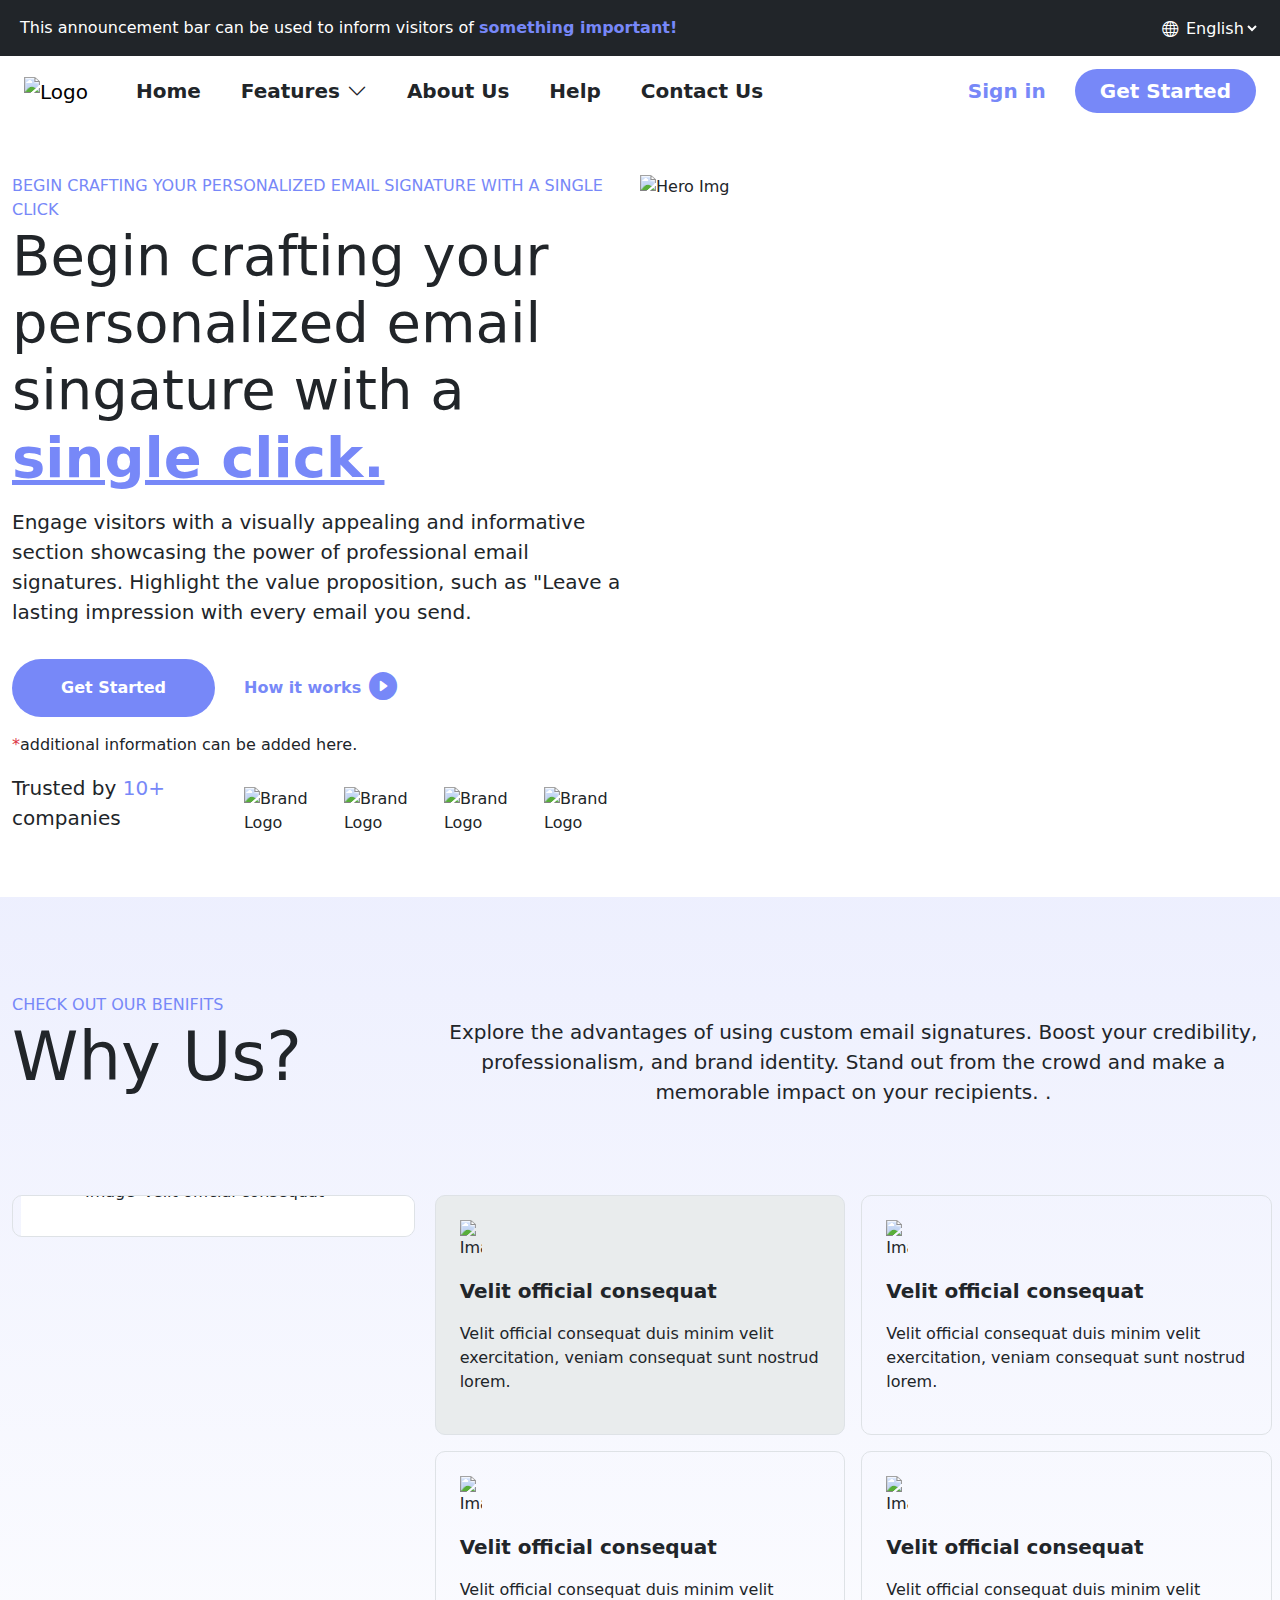
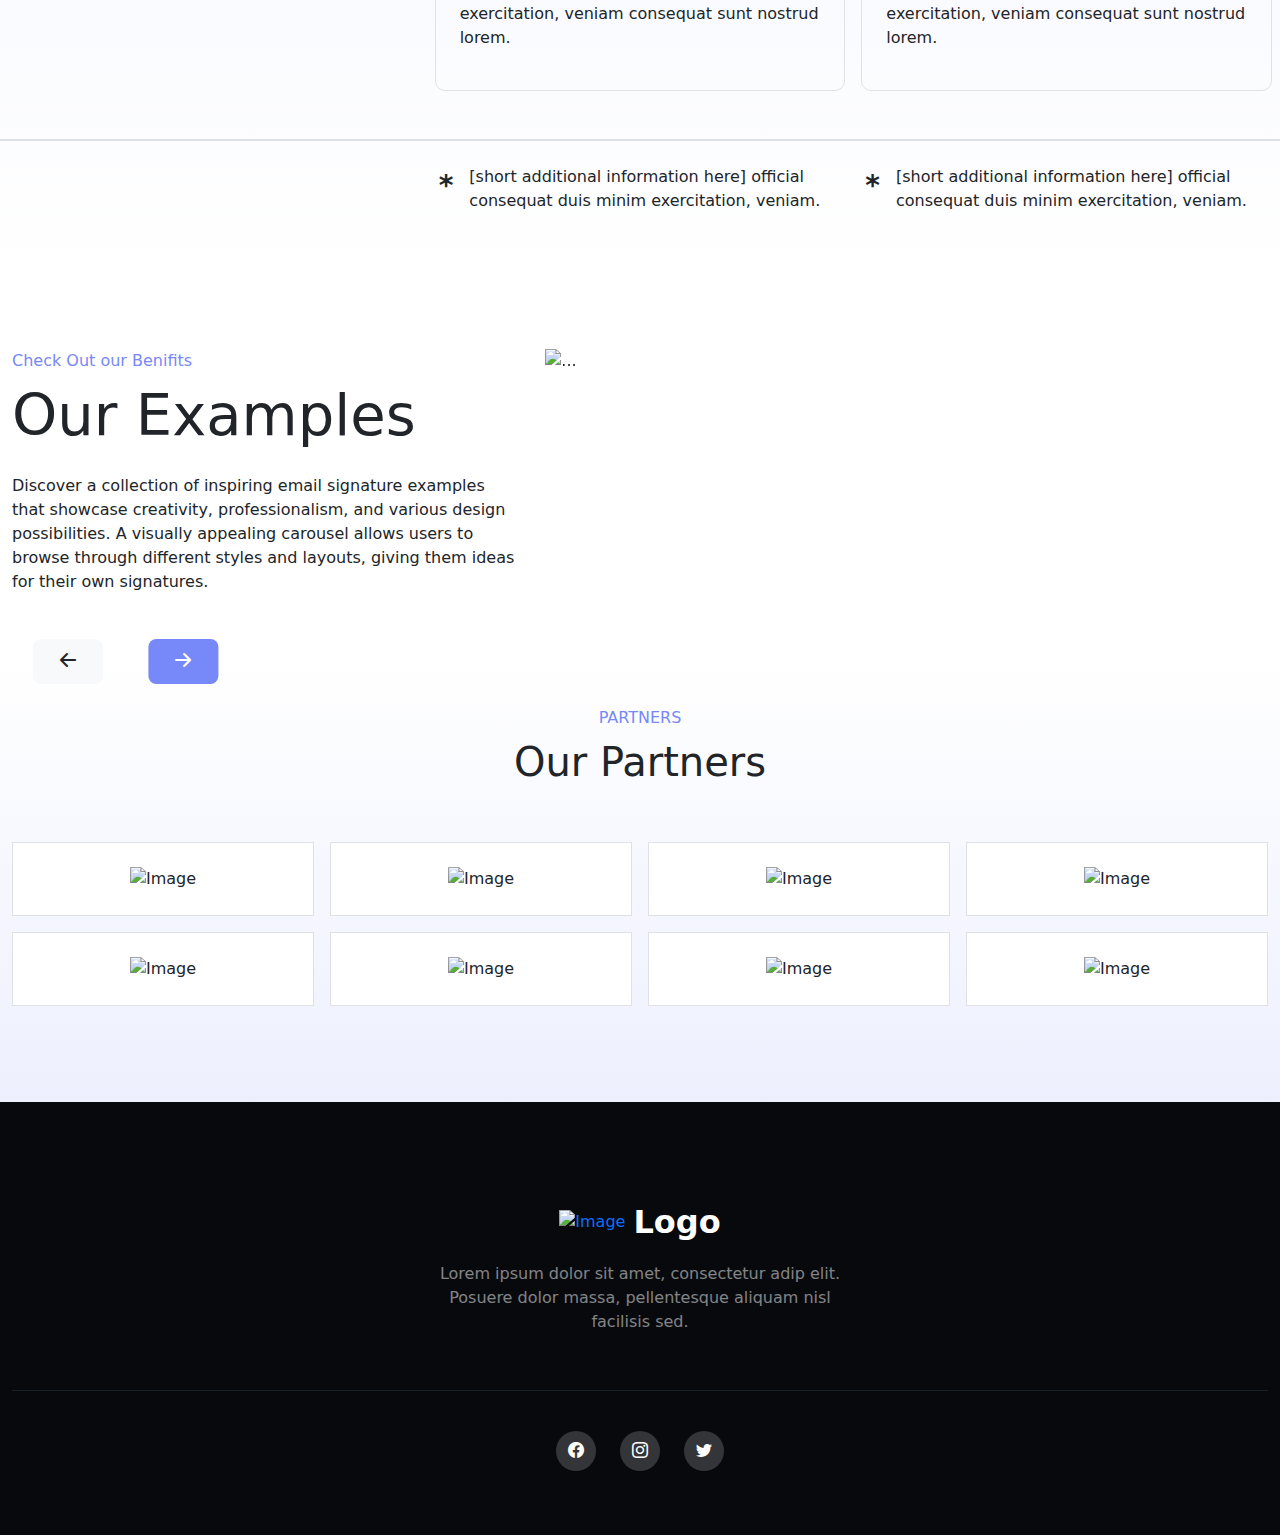
==== index.html @ daf7a83c "solved" ====
<!DOCTYPE html>
<html lang="en">
<head>
    <meta charset="UTF-8">
    <meta name="viewport" content="width=device-width, initial-scale=1.0">
    <title>Document</title>
    <link rel="shortcut icon" href="./assets/images/logo.svg" type="image/x-icon">
    <link href="https://cdn.jsdelivr.net/npm/bootstrap@5.0.2/dist/css/bootstrap.min.css" rel="stylesheet">
    <link rel="stylesheet" href="https://cdn.jsdelivr.net/npm/bootstrap-icons@1.10.5/font/bootstrap-icons.css">
    <style>
        .text-theme-primary{
            color: #7788F8 !important;
        }
        .bg-theme-primary{
            background: #7788F8 !important;
        }
        .h-text-theme-primary{
            transition: 0.3s ease-in-out !important;
        }
        .h-text-theme-primary:hover{
            color: #7788F8 !important;
        }
        .custom-h-dropdown{
            padding: 0 !important;
            border: 1px solid #ddd !important;
        }
        .custom-h-dropdown>li>a{
            line-height: 3 !important;
            padding: 0 20px !important;
            border-bottom: 1px solid #ddd !important;
            transition: 0.3s ease-in-out !important;
        }
        .custom-h-dropdown>li>a:hover{
            background: #7788F8 !important;
            color: white !important;
        }
        .cus-slider-btn-prev{
            transform: translate(-550px, 290px);
            height: 45px !important; padding: 10px !important;
            max-width: 70px; opacity: 100% !important;
        }
        .cus-slider-btn-next{
            transform: translate(-1120px, 290px); 
            height: 45px !important; padding: 10px !important;
            max-width: 70px; opacity: 100% !important;
        }
        @media(max-width: 1345px){
            .cus-slider-btn-prev{
                transform: translate(-40vw, 290px);
            }
            .cus-slider-btn-next{
                transform: translate(-82vw, 290px);
            }
        }
        @media(max-width: 1135px){
            .cus-slider-btn-next{
                transform: translate(-80vw, 290px);
            }
            .hero-title{
                font-size: 2.9rem !important;
            }
            .choose-us-title{
                font-size: 3.9rem !important;
            }
            .our-examples-title{
                font-size: 3.2rem !important;
            }
        }
        @media(max-width: 1020px){
            .cus-slider-btn-next{
                transform: translate(-78vw, 290px);
            }
            .hero-title{
                font-size: 2.5rem !important;
            }
            .choose-us-title{
                font-size: 3.5rem !important;
            }
            .our-examples-title{
                font-size: 2.8rem !important;
            }
        }
        @media(max-width: 930px){
            .cus-slider-btn-next{
                top: calc(100% + 20px);
                right: calc(50% - 70px);
                transform: translate(50%, 0);
            }
            .cus-slider-btn-prev{
                top: calc(100% + 20px);
                left: calc(50% - 70px);
                transform: translate(-50%, 0);
            }
            .choose-us-title{
                font-size: 3.2rem !important;
            }
        }
        @media(max-width: 767px){
            .choose-us-header{
                text-align: center;
            }
            .our-examples-header{
                text-align: center;
            }
            .our-examples-title{
                font-size: 2.6rem !important;
            }
            .choose-us-title{
                font-size: 3.0rem !important;
            }
        }
    </style>
</head>
<body>
    <!-- header section start -->
    <header class="bg-white d-flex flex-column w-100">
        <!-- header top start -->
        <div class="w-100 bg-dark px-2">
            <div class="container-xxl d-flex justify-content-between align-items-center">
                <p class="text-white fs-6 fw-normal mt-3">This announcement bar can be used to inform visitors of <span class="fw-bold text-theme-primary">something important!</span></p>

                <div class="d-flex align-items-center gap-1">
                    <i class="bi bi-globe text-white fs-6 mt-1"></i>
                    <select class="bg-dark text-white p-0 shadow-none border-0" aria-label="Default select example">
                        <option selected>English</option>
                        <option value="1">Bangla</option>
                        <option value="2">Hindi</option>
                        <option value="3">Arabic</option>
                    </select>
                </div>
            </div>
        </div>
        <!-- header top end -->

        <!-- header bottom start -->
        <div class="w-100 bg-white py-1">
            <div class="container-xxl">
                <nav class="navbar navbar-expand-lg navbar-light">
                    <div class="container-fluid gap-4">
                    <!-- site logo start -->
                      <a class="navbar-brand" href="./"><img src="./assets/images/logo.svg" alt="Logo"></a>
                    <!-- site logo end -->
                      <button class="navbar-toggler" type="button" data-bs-toggle="collapse" data-bs-target="#navbarSupportedContent" aria-controls="navbarSupportedContent" aria-expanded="false" aria-label="Toggle navigation">
                        <span class="navbar-toggler-icon"></span>
                      </button>
                      <div class="collapse navbar-collapse" id="navbarSupportedContent">
                        <!-- nav menu lists start -->
                        <ul class="navbar-nav me-auto mb-2 mb-lg-0 gap-4">
                          <li class="nav-item">
                            <a class="nav-link h-text-theme-primary fs-5 fw-bold text-dark" href="./">Home</a>
                          </li>
                          <!-- sub menu start -->
                          <li class="nav-item dropdown">
                            <a class="nav-link h-text-theme-primary fs-5 fw-bold text-dark" dropdown-toggle" href="#" id="navbarDropdown" role="button" data-bs-toggle="dropdown" aria-expanded="false">
                              Features <i class="bi bi-chevron-down"></i>
                            </a>
                            <ul class="dropdown-menu custom-h-dropdown" aria-labelledby="navbarDropdown">
                              <li><a class="dropdown-item" href="#">Action</a></li>
                              <li><a class="dropdown-item" href="#">Another action</a></li>
                              <li><a class="dropdown-item" href="#">Something else here</a></li>
                            </ul>
                          </li>
                          <!-- sub menu end -->
                          <li class="nav-item">
                            <a class="nav-link h-text-theme-primary fs-5 fw-bold text-dark" href="#">About Us</a>
                          </li>
                          <li class="nav-item">
                            <a class="nav-link h-text-theme-primary fs-5 fw-bold text-dark" href="#">Help</a>
                          </li>
                          <li class="nav-item">
                            <a class="nav-link h-text-theme-primary fs-5 fw-bold text-dark" href="#">Contact Us</a>
                          </li>
                        </ul>
                        <!-- nav menu lists end -->
                        <!-- sign-up/sign-in buttons start -->
                        <div class="d-flex gap-3">
                          <a href="#" class="fs-5 fw-bold text-theme-primary btn">Sign in</a>
                          <a href="#" class="btn px-4 fs-5 fw-bold bg-theme-primary rounded-pill text-white">Get Started</a>
                        </div>
                        <!-- sign-up/sign-in buttons end -->
                      </div>
                    </div>
                  </nav>
            </div>
        </div>
        <!-- header bottom end -->
    </header>
    <!-- header section end -->

    <!-- hero section start -->
    <section class="bg-white pt-5">
        <div class="container-xxl">
            <div class="row">
                <!-- hero left side start -->
                <div class="col-xxl-6 col-xl-6 col-lg-6 col-md-12 col-sm-12 pb-5">
                    <span class="fs-6 fw-normal text-theme-primary text-uppercase">begin crafting your personalized email signature with a single click</span>
                    <h1 class="fw-normal text-dark hero-title" style="font-size: 3.5rem;">Begin crafting your personalized email singature with a <span class="text-decoration-underline text-theme-primary fw-bold">single click.</span></h1>
                    <p class="fs-5 text-dark fw-normal py-2">Engage visitors with a visually appealing and informative section showcasing the power of professional email signatures. Highlight the value proposition, such as "Leave a lasting impression with every email you send.</p>
                    <div class="d-flex gap-3 align-items-center mt-4">
                        <a href="#" class="btn px-5 py-3 fs-6 fw-bold bg-theme-primary rounded-pill text-white">Get Started</a>
                        <a href="#" class="fs-6 fw-bold text-theme-primary btn d-flex align-items-center gap-2">How it works <i class="bi bi-play-circle-fill fs-3"></i></a>
                    </div>
                    <p class="text-dark fs-6 fw-normal mt-3"><span class="text-danger">*</span>additional information can be added here.</p>

                    <div class="w-100 d-flex justify-content-between align-items-center gap-3">
                        <p class="text-dark fs-5 fw-normal">Trusted by <span class="text-theme-primary">10+</span> companies</p>

                        <div class="d-flex gap-3 align-items-center">
                            <img src="./assets/images/tc.svg" alt="Brand Logo">
                            <img src="./assets/images/wsj.svg" alt="Brand Logo">
                            <img src="./assets/images/ft.svg" alt="Brand Logo">
                            <img src="./assets/images/cnbc.svg" alt="Brand Logo">
                        </div>
                    </div>
                </div>
                <!-- hero left side end -->
                <div class="col-xxl-6 col-xl-6 col-lg-6 col-md-12 col-sm-12 p-0">
                    <img src="./assets/images/hero-img.svg" alt="Hero Img" style="width: 100%; height: 100%;">
                </div>
                <!-- hero right start -->
                
                <!-- hero right end -->
            </div>
        </div>
    </section>
    <!-- hero section end -->

    <!-- why choose us section start -->
    <section class="py-5" style="background: linear-gradient(180deg, rgba(81, 103, 246, 0.10) 0%, rgba(81, 103, 246, 0.00) 100%);">
        <div class="container-xxl mt-5">
            <!-- section header start -->
            <div class="row">
                <div class="col-xxl-4 col-xl-4 col-lg-4 col-md-4 col-sm-12 d-flex flex-column choose-us-header">
                    <span class="text-theme-primary fs-6 fw-normal text-uppercase">check out our benifits</span>
                    <h2 class="text-dark choose-us-title" style="font-size: 4.2rem;">Why Us?</h2>
                </div>
                <p class="mt-4 col-xxl-8 col-xl-8 col-lg-8 col-md-8 col-sm-12 text-center fs-5 text-dark">Explore the advantages of using custom email signatures. Boost your credibility, professionalism, and brand identity. Stand out from the crowd and make a memorable impact on your recipients. .</p>
            </div>
            <!-- section header end -->

            <!-- section body start -->
            <div class="row border-bottom border-2 mt-5 pb-5">
                <!-- left col start -->
                <div class="col-xxl-4 col-xl-4 col-lg-4 col-md-6 col-sm-12 mt-4">
                    <div class="w-100 position-relative col-12 border border-1 p-2 overflow-hidden" style="border-radius: 10px !important;">
                        <img src="./assets/images/choose-col-1.png" alt="Image" style="width: 100%;">
                        <div class="position-absolute w-100 bg-white bottom-0 left-0 py-3 px-3">
                            <ul class="d-flex flex-column gap-3">
                                <li class="d-flex gap-2 align-items-center text-dark fs-6">
                                    <img src="./assets/images/track_changes.svg" alt="Image">
                                    Velit official consequat
                                </li>
                                <li class="d-flex gap-2 align-items-center text-dark fs-6">
                                    <img src="./assets/images/today.svg" alt="Image">
                                    Velit official consequat
                                </li>
                                <li class="d-flex gap-2 align-items-center text-dark fs-6">
                                    <img src="./assets/images/insights.svg" alt="Image">
                                    Velit official consequat
                                </li>
                            </ul>
                        </div>
                    </div>
                </div>
                <!-- left col end -->
                <!-- middle col start -->
                <div class="col-xxl-4 col-xl-4 col-lg-4 col-md-6 col-sm-12 col-12 mt-4">
                    <div class="row px-2">
                        <div class="col-12 p-4 d-flex flex-column gap-3 border border-1" style="border-radius: 10px !important; background: #E9ECED;">
                            <img src="./assets/images/track_changes.svg" alt="Image" style="width: 22px;">
                            <span class="fs-5 fw-bold text-dark">Velit official consequat</span>
                            <p class="text-dark fs-6">Velit official consequat duis minim velit exercitation, veniam consequat sunt nostrud lorem.</p>
                        </div>
                        <div class="col-12 p-4 d-flex flex-column mt-3 gap-3 border border-1" style="border-radius: 10px !important;">
                            <img src="./assets/images/track_changes.svg" alt="Image" style="width: 22px;">
                            <span class="fs-5 fw-bold text-dark">Velit official consequat</span>
                            <p class="text-dark fs-6">Velit official consequat duis minim velit exercitation, veniam consequat sunt nostrud lorem.</p>
                        </div>
                    </div>
                </div>
                <!-- middle col end -->
                <!-- right col start -->
                <div class="col-xxl-4 col-xl-4 col-lg-4 col-md-6 col-sm-12 col-12 mt-4">
                    <div class="row px-2">
                        <div class="col-12 p-4 d-flex flex-column gap-3 border border-1" style="border-radius: 10px !important;">
                            <img src="./assets/images/track_changes.svg" alt="Image" style="width: 22px;">
                            <span class="fs-5 fw-bold text-dark">Velit official consequat</span>
                            <p class="text-dark fs-6">Velit official consequat duis minim velit exercitation, veniam consequat sunt nostrud lorem.</p>
                        </div>
                        <div class="col-12 p-4 d-flex flex-column mt-3 gap-3 border border-1" style="border-radius: 10px !important;">
                            <img src="./assets/images/track_changes.svg" alt="Image" style="width: 22px;">
                            <span class="fs-5 fw-bold text-dark">Velit official consequat</span>
                            <p class="text-dark fs-6">Velit official consequat duis minim velit exercitation, veniam consequat sunt nostrud lorem.</p>
                        </div>
                    </div>
                </div>
                <!-- right col end -->
            </div>
            <!-- section body end -->
            <!-- section footer start -->
            <div class="row d-flex justify-content-end mt-3">
                <div class="col-xxl-4 col-xl-4 col-lg-4 col-md-6 col-sm-6 col-12 mt-2">
                    <p class="fs-6 text-dark d-flex gap-3"><span class="fs-3 fw-bold">*</span> [short additional information here] official consequat duis minim exercitation, veniam. </p>
                </div>
                <div class="col-xxl-4 col-xl-4 col-lg-4 col-md-6 col-sm-6 col-12 mt-2">
                    <p class="fs-6 text-dark d-flex gap-3"><span class="fs-3 fw-bold">*</span> [short additional information here] official consequat duis minim exercitation, veniam. </p>
                </div>
            </div>
            <!-- section footer end -->
        </div>
    </section>
    <!-- why choose us section end -->

    <!-- our examples section start -->
    <section class="py-5">
        <div class="container-xxl">
            <div class="row">
                <div class="col-xxl-5 col-xl-5 col-lg-5 col-md-5 col-sm-12 col-12 mt-4 our-examples-header">
                    <span class="text-theme-primary fs-6">Check Out our Benifits</span>
                    <h2 class="text-dark mt-2 our-examples-title" style="font-size: 3.6rem;">Our Examples</h2>
                    <p class="text-dark fs-6 mt-4">Discover a collection of inspiring email signature examples that showcase creativity, professionalism, and various design possibilities. A visually appealing carousel allows users to browse through different styles and layouts, giving them ideas for their own signatures.</p>
                </div>
                
                
                <div class="col-xxl-7 col-xl-7 col-lg-7 col-md-7 col-sm-12 col-12 mt-4 pb-5">
                    <div id="carouselExampleControls" class="carousel slide" data-bs-ride="carousel">
                        <div class="carousel-inner">
                            <div class="carousel-item active">
                                <img src="./assets/images/card-1.jpg" class="d-block w-100" alt="..."  style="max-height: 380px;">
                            </div>
                            <div class="carousel-item">
                                <img src="./assets/images/card-2.png" class="d-block w-100" alt="..."  style="max-height: 380px;">
                            </div>
                            <div class="carousel-item">
                                <img src="./assets/images/card-3.jpg" class="d-block w-100" alt="..."  style="max-height: 380px;">
                            </div>
                        </div>
                        <button class="carousel-control-prev p-5 bg-light rounded-3 cus-slider-btn-prev" type="button" data-bs-target="#carouselExampleControls" data-bs-slide="prev">
                            <i class="bi bi-arrow-left-short fs-2 text-dark"></i>
                            <span class="visually-hidden">Previous</span>
                        </button>
                        <button class="carousel-control-next p-5 bg-theme-primary rounded-3 cus-slider-btn-next" type="button" data-bs-target="#carouselExampleControls" data-bs-slide="next">
                            <i class="bi bi-arrow-right-short fs-2 text-white"></i>
                            <span class="visually-hidden">Next</span>
                        </button>
                    </div>
                </div>
            </div>
        </div>
    </section>
    <!-- our examples section end -->

    <!-- partners section start -->
    <section class="py-5" style="background: linear-gradient(0deg, rgba(81, 103, 246, 0.10) 0%, rgba(81, 103, 246, 0.00) 100%);">
        <div class="container-xxl pb-5">
            <div class="w-100 d-flex flex-column align-items-center gap-2">
                <span class="text-theme-primary fs-6 text-uppercase">partners</span>
                <h2 class="fs-1 text-dark">Our Partners</h2>
            </div>
            <div class="w-100 d-flex justify-content-center gap-3 flex-wrap mt-5">
                <div class="border border-1 bg-white py-4 px-3 d-flex justify-content-center align-items-center" style="flex-basis: calc(25% - 1rem); min-width: 170px; flex-grow: 1;">
                    <img src="./assets/images/partner-1.png" alt="Image">
                </div>
                <div class="border border-1 bg-white py-4 px-3 d-flex justify-content-center align-items-center" style="flex-basis: calc(25% - 1rem); min-width: 170px; flex-grow: 1;">
                    <img src="./assets/images/partner-2.png" alt="Image">
                </div>
                <div class="border border-1 bg-white py-4 px-3 d-flex justify-content-center align-items-center" style="flex-basis: calc(25% - 1rem); min-width: 170px; flex-grow: 1;">
                    <img src="./assets/images/partner-3.png" alt="Image">
                </div>
                <div class="border border-1 bg-white py-4 px-3 d-flex justify-content-center align-items-center" style="flex-basis: calc(25% - 1rem); min-width: 170px; flex-grow: 1;">
                    <img src="./assets/images/partner-4.png" alt="Image">
                </div>
                <div class="border border-1 bg-white py-4 px-3 d-flex justify-content-center align-items-center" style="flex-basis: calc(25% - 1rem); min-width: 170px; flex-grow: 1;">
                    <img src="./assets/images/partner-5.png" alt="Image">
                </div>
                <div class="border border-1 bg-white py-4 px-3 d-flex justify-content-center align-items-center" style="flex-basis: calc(25% - 1rem); min-width: 170px; flex-grow: 1;">
                    <img src="./assets/images/partner-6.png" alt="Image">
                </div>
                <div class="border border-1 bg-white py-4 px-3 d-flex justify-content-center align-items-center" style="flex-basis: calc(25% - 1rem); min-width: 170px; flex-grow: 1;">
                    <img src="./assets/images/partner-3.png" alt="Image">
                </div>
                <div class="border border-1 bg-white py-4 px-3 d-flex justify-content-center align-items-center" style="flex-basis: calc(25% - 1rem); min-width: 170px; flex-grow: 1;">
                    <img src="./assets/images/partner-1.png" alt="Image">
                </div>
            </div>
        </div>
    </section>
    <!-- partners section end -->

    <!-- footer section start -->
    <footer class="pt-5 pb-3" style="background: #07090D;">
        <div class="container-xxl my-5">
            <div class="w-100 d-flex flex-column align-items-center text-center gap-3">
                <a href="./" class="text-decoration-none d-flex gap-2 align-items-center"><img src="./assets/images/logo.svg" alt="Image"> <span class="fs-2 fw-bold text-white">Logo</span></a>
                <p class="text-white-50 fs-6" style="max-width: 430px;">Lorem ipsum dolor sit amet, consectetur adip elit.
                    Posuere dolor massa, pellentesque aliquam nisl facilisis sed.</p>
                <div class="w-100 my-4" style="height: 1px; background: #1B212C;"></div>
                <div class="w-100 d-flex gap-4 align-items-center justify-content-center">
                    <a href="#" class="fs-6 text-white rounded-circle d-flex justify-content-center align-items-center" style="background: #ffffff2e; width: 40px; height: 40px;"><i class="bi bi-facebook"></i></a>
                    <a href="#" class="fs-6 text-white rounded-circle d-flex justify-content-center align-items-center" style="background: #ffffff2e; width: 40px; height: 40px;"><i class="bi bi-instagram"></i></a>
                    <a href="#" class="fs-6 text-white rounded-circle d-flex justify-content-center align-items-center" style="background: #ffffff2e; width: 40px; height: 40px;"><i class="bi bi-twitter"></i></a>
                </div>
            </div>
        </div>
    </footer>
    <!-- footer section end -->
    <script src="https://cdn.jsdelivr.net/npm/bootstrap@5.0.2/dist/js/bootstrap.bundle.min.js"></script>
</body>
</html>
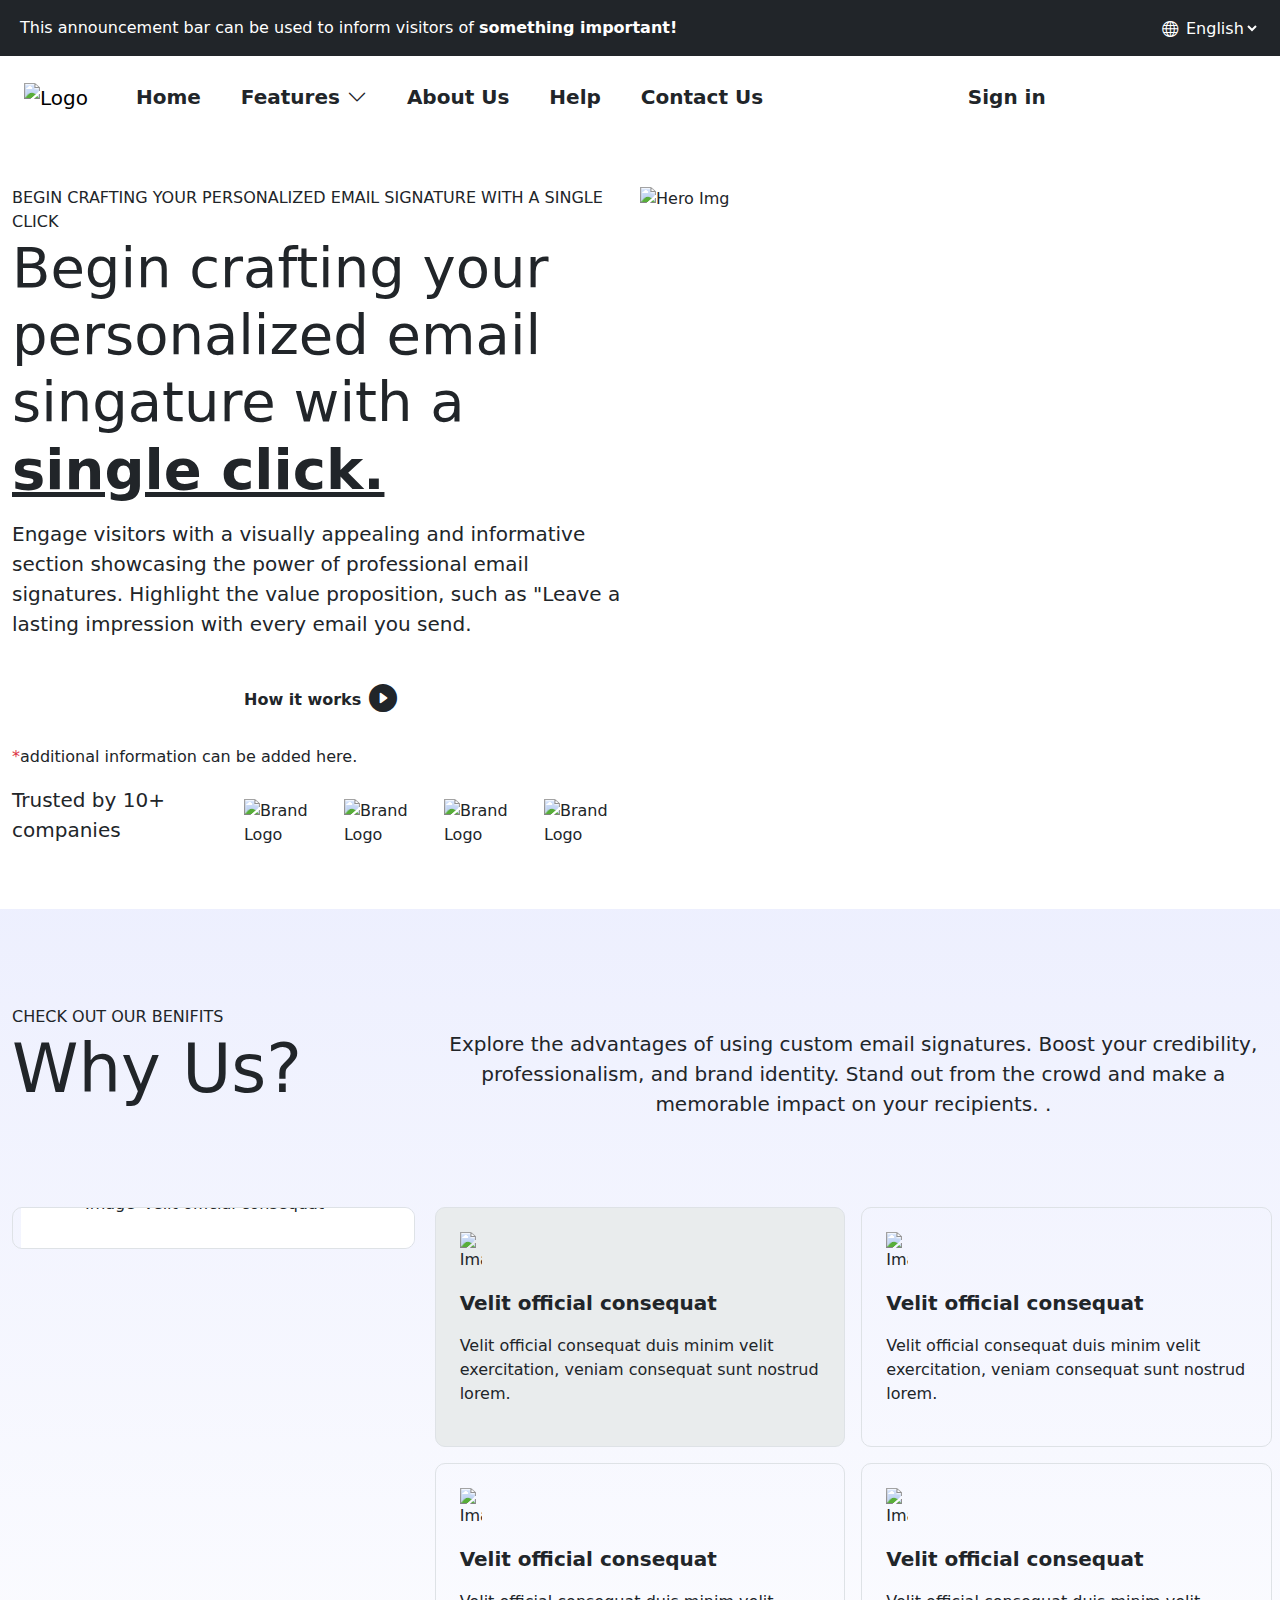
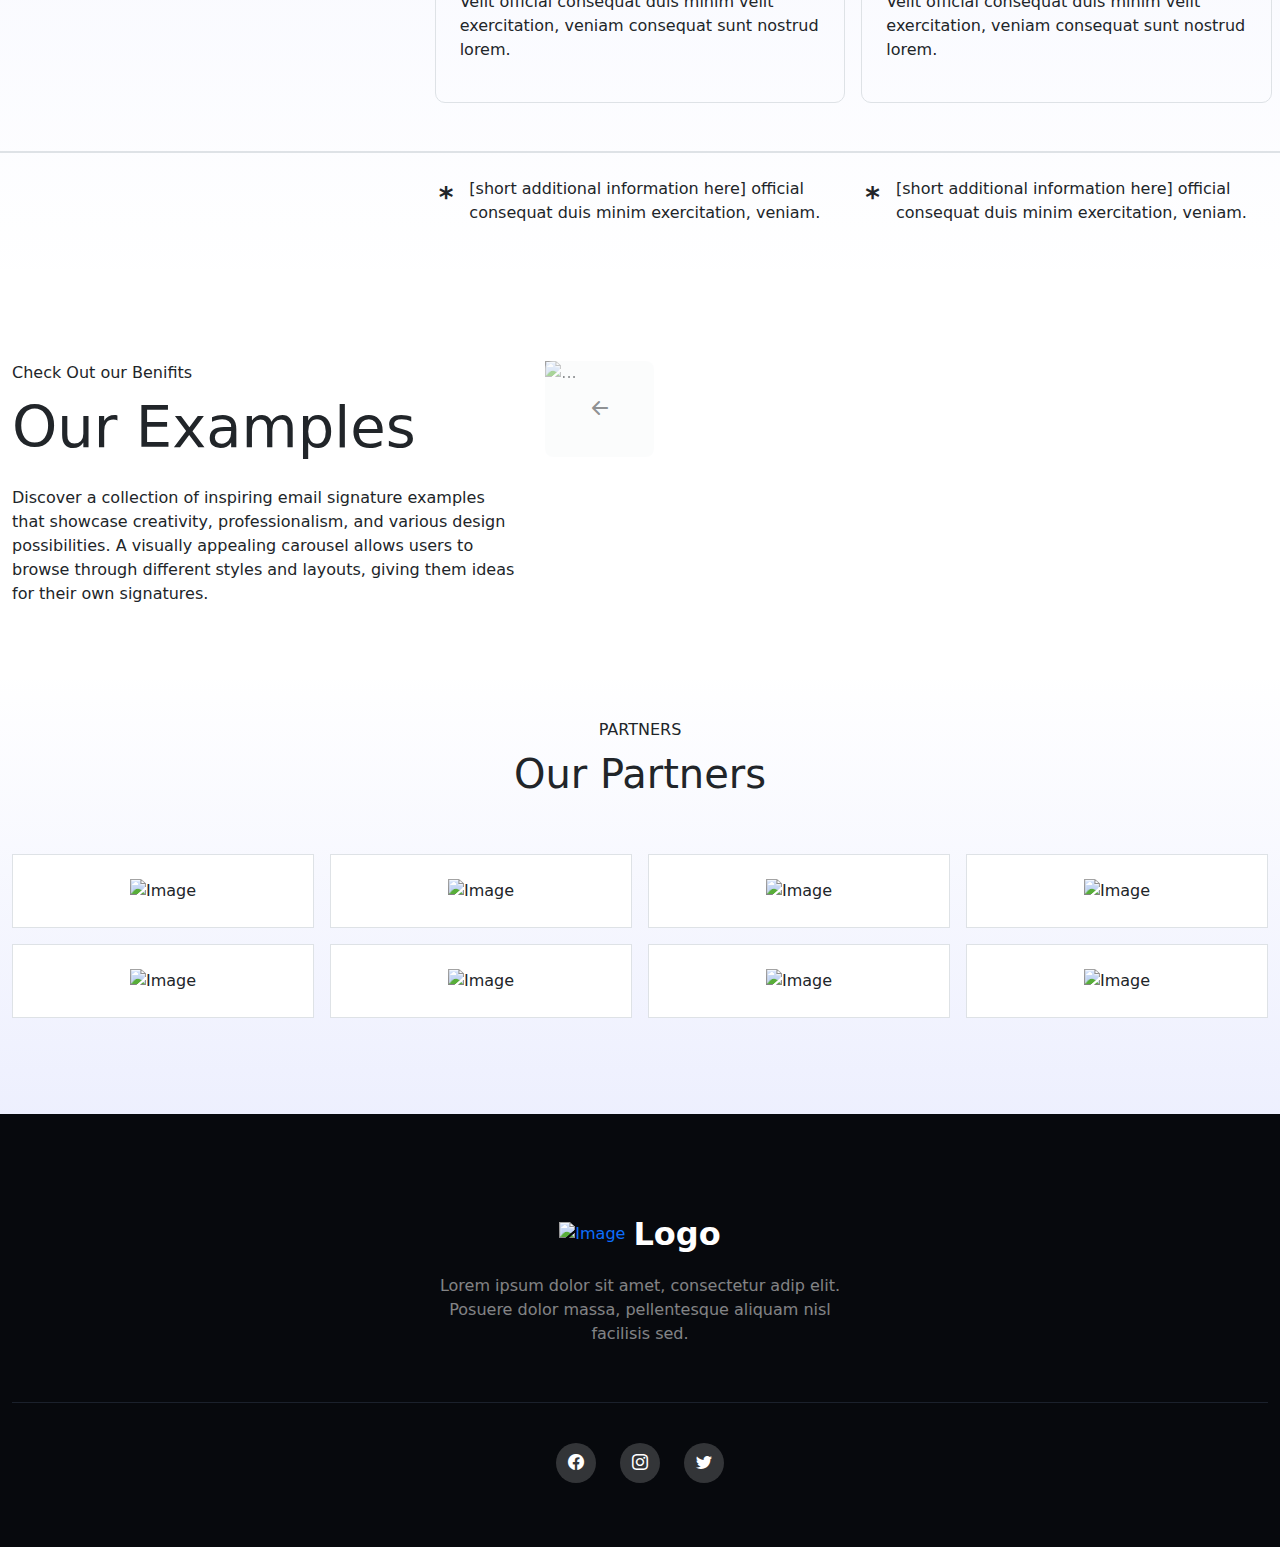
==== commit d2568b08: "fsdf" ====
--- a/index.html
+++ b/index.html
@@ -7,107 +7,13 @@
     <link rel="shortcut icon" href="./assets/images/logo.svg" type="image/x-icon">
     <link href="https://cdn.jsdelivr.net/npm/bootstrap@5.0.2/dist/css/bootstrap.min.css" rel="stylesheet">
     <link rel="stylesheet" href="https://cdn.jsdelivr.net/npm/bootstrap-icons@1.10.5/font/bootstrap-icons.css">
+    <link rel="stylesheet" href="./assets/css/home-page.css">
     <style>
-        .text-theme-primary{
-            color: #7788F8 !important;
+        .f-social-icon > a{
+            transition: 0.3s ease-in-out;
         }
-        .bg-theme-primary{
+        .f-social-icon > a:hover{
             background: #7788F8 !important;
-        }
-        .h-text-theme-primary{
-            transition: 0.3s ease-in-out !important;
-        }
-        .h-text-theme-primary:hover{
-            color: #7788F8 !important;
-        }
-        .custom-h-dropdown{
-            padding: 0 !important;
-            border: 1px solid #ddd !important;
-        }
-        .custom-h-dropdown>li>a{
-            line-height: 3 !important;
-            padding: 0 20px !important;
-            border-bottom: 1px solid #ddd !important;
-            transition: 0.3s ease-in-out !important;
-        }
-        .custom-h-dropdown>li>a:hover{
-            background: #7788F8 !important;
-            color: white !important;
-        }
-        .cus-slider-btn-prev{
-            transform: translate(-550px, 290px);
-            height: 45px !important; padding: 10px !important;
-            max-width: 70px; opacity: 100% !important;
-        }
-        .cus-slider-btn-next{
-            transform: translate(-1120px, 290px); 
-            height: 45px !important; padding: 10px !important;
-            max-width: 70px; opacity: 100% !important;
-        }
-        @media(max-width: 1345px){
-            .cus-slider-btn-prev{
-                transform: translate(-40vw, 290px);
-            }
-            .cus-slider-btn-next{
-                transform: translate(-82vw, 290px);
-            }
-        }
-        @media(max-width: 1135px){
-            .cus-slider-btn-next{
-                transform: translate(-80vw, 290px);
-            }
-            .hero-title{
-                font-size: 2.9rem !important;
-            }
-            .choose-us-title{
-                font-size: 3.9rem !important;
-            }
-            .our-examples-title{
-                font-size: 3.2rem !important;
-            }
-        }
-        @media(max-width: 1020px){
-            .cus-slider-btn-next{
-                transform: translate(-78vw, 290px);
-            }
-            .hero-title{
-                font-size: 2.5rem !important;
-            }
-            .choose-us-title{
-                font-size: 3.5rem !important;
-            }
-            .our-examples-title{
-                font-size: 2.8rem !important;
-            }
-        }
-        @media(max-width: 930px){
-            .cus-slider-btn-next{
-                top: calc(100% + 20px);
-                right: calc(50% - 70px);
-                transform: translate(50%, 0);
-            }
-            .cus-slider-btn-prev{
-                top: calc(100% + 20px);
-                left: calc(50% - 70px);
-                transform: translate(-50%, 0);
-            }
-            .choose-us-title{
-                font-size: 3.2rem !important;
-            }
-        }
-        @media(max-width: 767px){
-            .choose-us-header{
-                text-align: center;
-            }
-            .our-examples-header{
-                text-align: center;
-            }
-            .our-examples-title{
-                font-size: 2.6rem !important;
-            }
-            .choose-us-title{
-                font-size: 3.0rem !important;
-            }
         }
     </style>
 </head>
@@ -174,8 +80,8 @@
                         <!-- nav menu lists end -->
                         <!-- sign-up/sign-in buttons start -->
                         <div class="d-flex gap-3">
-                          <a href="#" class="fs-5 fw-bold text-theme-primary btn">Sign in</a>
-                          <a href="#" class="btn px-4 fs-5 fw-bold bg-theme-primary rounded-pill text-white">Get Started</a>
+                            <a href="#" class="fs-5 py-2 fw-bold text-theme-primary btn" style="line-height: 2;">Sign in</a>
+                            <a href="#" class="btn px-4 py-2 fs-5 fw-bold bg-theme-primary rounded-pill text-white" style="line-height: 2;">Get Started</a>
                         </div>
                         <!-- sign-up/sign-in buttons end -->
                       </div>
@@ -311,7 +217,7 @@
     </section>
     <!-- why choose us section end -->
 
-    <!-- our examples section start -->
+    <!-- our examples section start --> 
     <section class="py-5">
         <div class="container-xxl">
             <div class="row">
@@ -395,7 +301,7 @@
                 <p class="text-white-50 fs-6" style="max-width: 430px;">Lorem ipsum dolor sit amet, consectetur adip elit.
                     Posuere dolor massa, pellentesque aliquam nisl facilisis sed.</p>
                 <div class="w-100 my-4" style="height: 1px; background: #1B212C;"></div>
-                <div class="w-100 d-flex gap-4 align-items-center justify-content-center">
+                <div class="w-100 d-flex gap-4 align-items-center justify-content-center f-social-icon">
                     <a href="#" class="fs-6 text-white rounded-circle d-flex justify-content-center align-items-center" style="background: #ffffff2e; width: 40px; height: 40px;"><i class="bi bi-facebook"></i></a>
                     <a href="#" class="fs-6 text-white rounded-circle d-flex justify-content-center align-items-center" style="background: #ffffff2e; width: 40px; height: 40px;"><i class="bi bi-instagram"></i></a>
                     <a href="#" class="fs-6 text-white rounded-circle d-flex justify-content-center align-items-center" style="background: #ffffff2e; width: 40px; height: 40px;"><i class="bi bi-twitter"></i></a>
